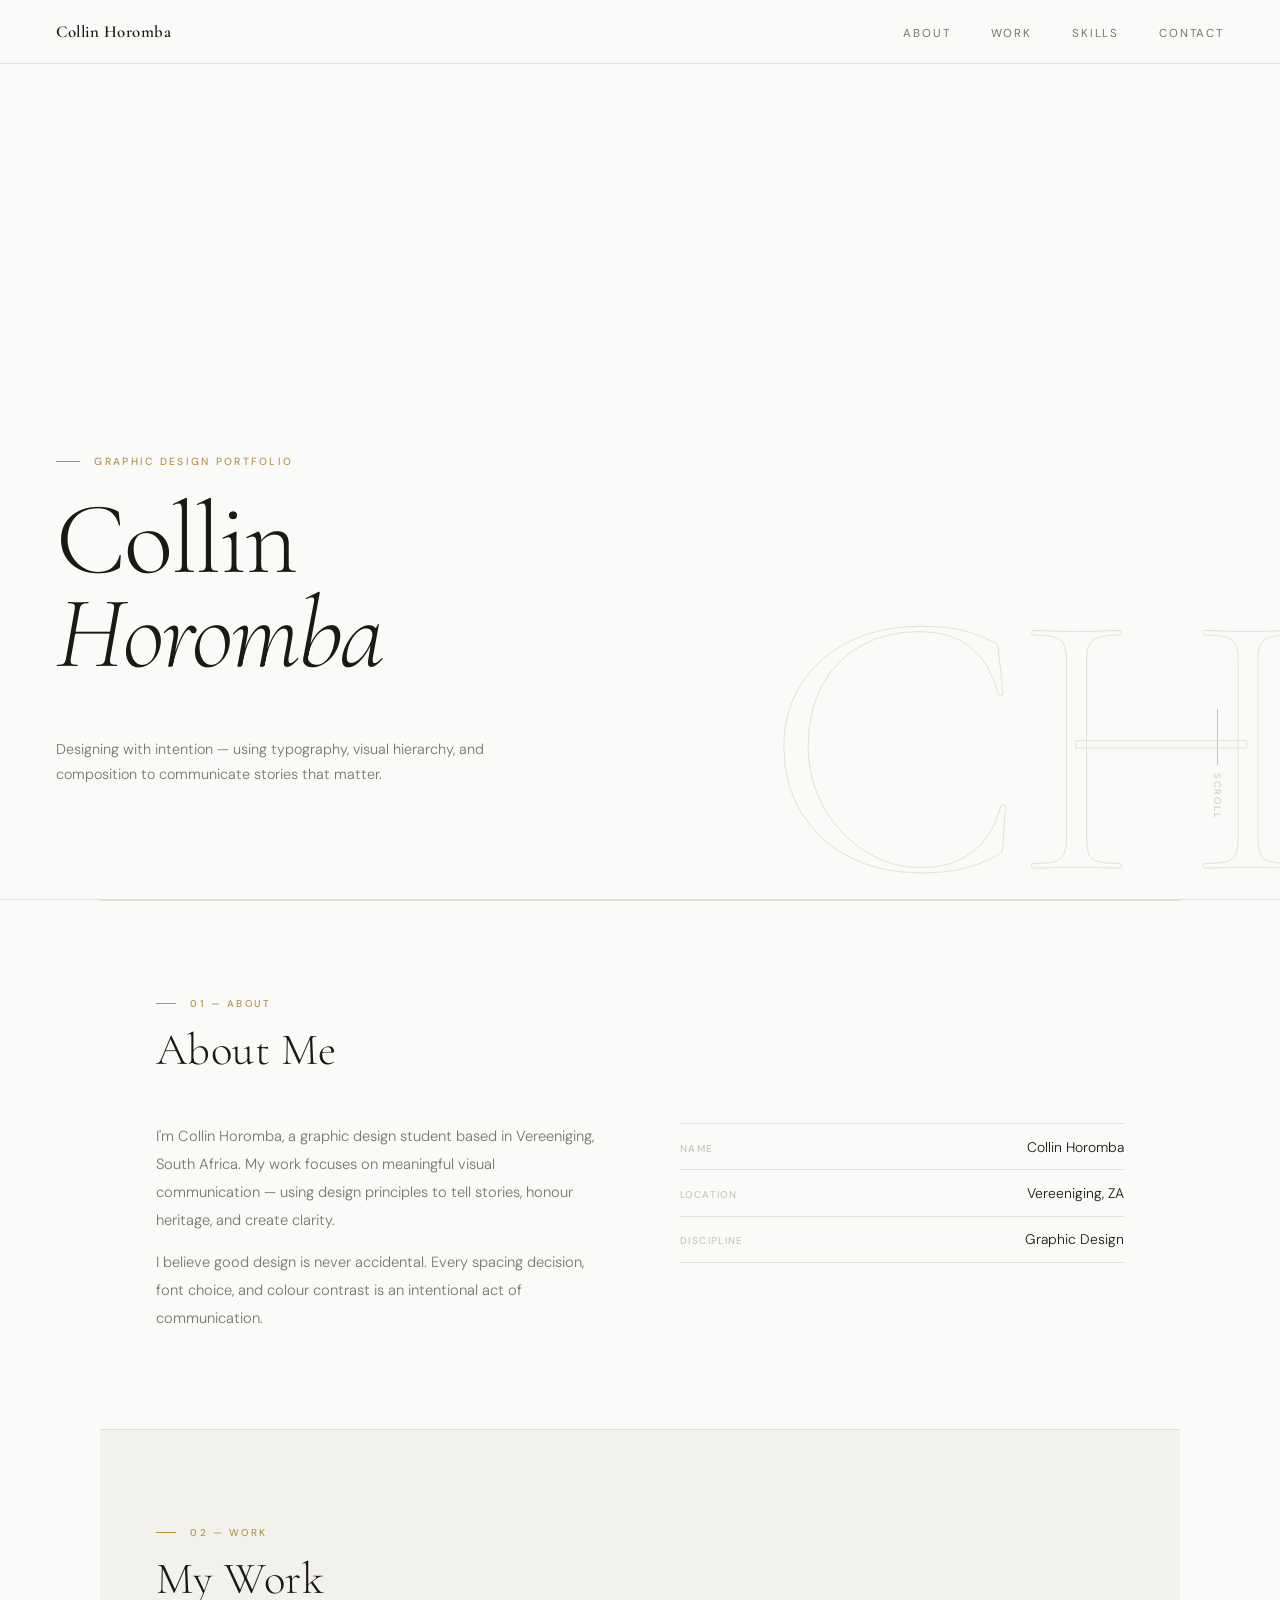
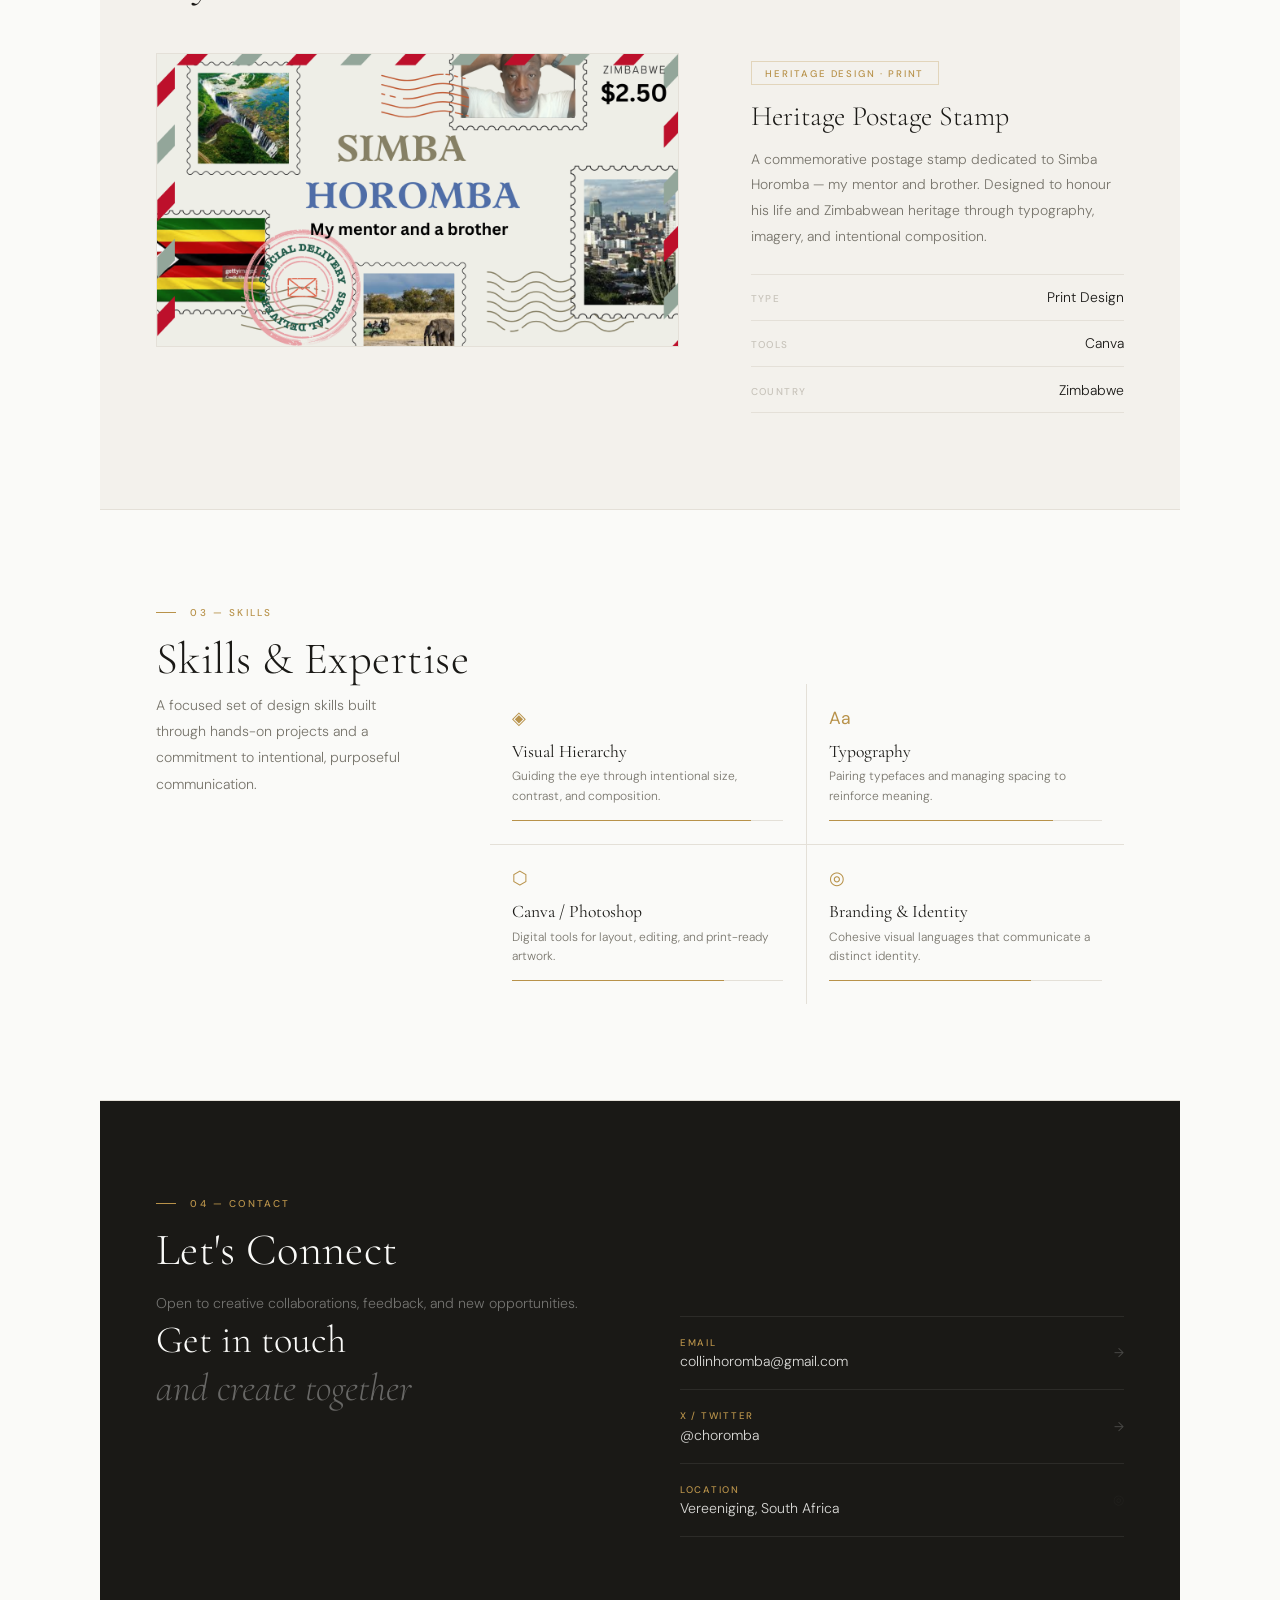
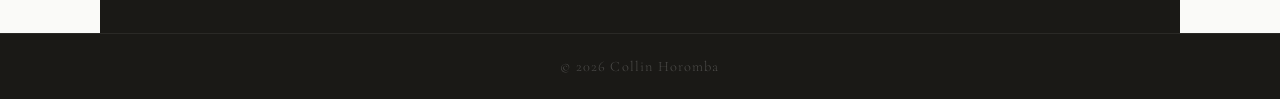
==== index.html @ fcce96ba "commit these new changes" ====
<!DOCTYPE html>
<html lang="en">
<head>
<meta charset="UTF-8">
<meta name="viewport" content="width=device-width, initial-scale=1.0">
<title>Collin Horomba — Graphic Design</title>
<link href="https://fonts.googleapis.com/css2?family=Cormorant+Garamond:ital,wght@0,300;0,400;0,600;1,300;1,400&family=DM+Sans:wght@300;400;500&display=swap" rel="stylesheet">
<style>
*, *::before, *::after { box-sizing: border-box; margin: 0; padding: 0; }

:root {
  --white: #fafaf8;
  --surface: #f3f1ec;
  --text: #1a1916;
  --muted: #78756c;
  --faint: #c8c4bb;
  --line: #e4e0d8;
  --gold: #b8924a;
}

html { scroll-behavior: smooth; }

body {
  font-family: 'DM Sans', sans-serif;
  background: var(--white);
  color: var(--text);
  overflow-x: hidden;
}

/* ── NAV ── */
nav {
  position: fixed;
  inset: 0 0 auto 0;
  z-index: 200;
  display: flex;
  justify-content: space-between;
  align-items: center;
  padding: 0 1.25rem;
  height: 60px;
  background: rgba(250,250,248,0.96);
  -webkit-backdrop-filter: blur(10px);
  backdrop-filter: blur(10px);
  border-bottom: 1px solid var(--line);
}

.nav-brand {
  font-family: 'Cormorant Garamond', serif;
  font-size: 1.05rem;
  font-weight: 600;
  letter-spacing: 0.03em;
  color: var(--text);
  text-decoration: none;
  z-index: 201;
}

/* hamburger button */
.hamburger {
  display: flex;
  flex-direction: column;
  justify-content: center;
  gap: 5px;
  width: 36px;
  height: 36px;
  background: none;
  border: none;
  cursor: pointer;
  padding: 4px;
  z-index: 201;
  position: relative;
}
.hamburger span {
  display: block;
  height: 1.5px;
  background: var(--text);
  border-radius: 2px;
  transform-origin: center;
  transition: transform 0.35s ease, opacity 0.25s ease, width 0.3s ease;
}
.hamburger span:nth-child(1) { width: 100%; }
.hamburger span:nth-child(2) { width: 70%; margin-left: auto; }
.hamburger span:nth-child(3) { width: 100%; }

/* open state */
.hamburger.open span:nth-child(1) { transform: translateY(6.5px) rotate(45deg); width: 100%; }
.hamburger.open span:nth-child(2) { opacity: 0; transform: scaleX(0); }
.hamburger.open span:nth-child(3) { transform: translateY(-6.5px) rotate(-45deg); }

/* mobile drawer */
.nav-drawer {
  position: fixed;
  inset: 60px 0 0 0;
  z-index: 199;
  background: rgba(250,250,248,0.98);
  -webkit-backdrop-filter: blur(10px);
  backdrop-filter: blur(12px);
  display: flex;
  flex-direction: column;
  justify-content: center;
  align-items: center;
  gap: 0;
  transform: translateX(100%);
  transition: transform 0.4s cubic-bezier(0.16, 1, 0.3, 1);
  pointer-events: none;
}
.nav-drawer.open {
  transform: translateX(0);
  pointer-events: all;
}
.nav-drawer a {
  font-family: 'Cormorant Garamond', serif;
  font-size: 2.8rem;
  font-weight: 300;
  letter-spacing: 0.02em;
  color: var(--text);
  text-decoration: none;
  padding: 0.75rem 2rem;
  width: 100%;
  text-align: center;
  border-bottom: 1px solid var(--line);
  transition: color 0.25s, padding-left 0.3s;
  opacity: 0;
  transform: translateX(30px);
  transition: opacity 0.4s ease, transform 0.4s ease, color 0.25s, padding-left 0.3s;
}
.nav-drawer a:first-child { border-top: 1px solid var(--line); }
.nav-drawer a:hover { color: var(--gold); }
.nav-drawer.open a {
  opacity: 1;
  transform: translateX(0);
}
.nav-drawer.open a:nth-child(1) { transition-delay: 0.08s; }
.nav-drawer.open a:nth-child(2) { transition-delay: 0.14s; }
.nav-drawer.open a:nth-child(3) { transition-delay: 0.20s; }
.nav-drawer.open a:nth-child(4) { transition-delay: 0.26s; }

.drawer-footer {
  position: absolute;
  bottom: 2rem;
  font-size: 0.7rem;
  letter-spacing: 0.14em;
  text-transform: uppercase;
  color: var(--faint);
  opacity: 0;
  transition: opacity 0.4s ease 0.35s;
}
.nav-drawer.open .drawer-footer { opacity: 1; }

/* hide hamburger on desktop, show desktop links */
.nav-desktop { display: none; }

/* ── HERO ── */
.hero {
  min-height: 100svh;
  display: flex;
  flex-direction: column;
  justify-content: flex-end;
  padding: 0 1.25rem 4rem;
  position: relative;
  border-bottom: 1px solid var(--line);
  overflow: hidden;
  padding-top: 60px;
}
.hero-bg-number {
  position: absolute;
  right: -0.05em;
  bottom: -0.1em;
  font-family: 'Cormorant Garamond', serif;
  font-size: clamp(140px, 38vw, 380px);
  font-weight: 300;
  color: transparent;
  -webkit-text-stroke: 1px var(--line);
  -webkit-user-select: none;
  user-select: none;
  pointer-events: none;
  line-height: 1;
  letter-spacing: -0.02em;
}
.hero-label {
  font-size: 0.65rem;
  font-weight: 500;
  letter-spacing: 0.22em;
  text-transform: uppercase;
  color: var(--gold);
  margin-bottom: 1.5rem;
  display: flex;
  align-items: center;
  gap: 0.9rem;
}
.hero-label::before {
  content: '';
  display: block;
  width: 1.5rem;
  height: 1px;
  background: var(--gold);
}
.hero-name {
  font-family: 'Cormorant Garamond', serif;
  font-size: clamp(3.8rem, 16vw, 7.5rem);
  font-weight: 300;
  line-height: 0.92;
  letter-spacing: -0.02em;
  margin-bottom: 1.75rem;
}
.hero-name em { font-style: italic; display: block; }
.hero-tagline {
  font-size: 0.9rem;
  font-weight: 300;
  color: var(--muted);
  line-height: 1.75;
  max-width: 28rem;
  margin-bottom: 2rem;
}
.hero-scroll {
  display: flex;
  align-items: center;
  gap: 0.75rem;
  text-decoration: none;
  color: var(--faint);
  width: fit-content;
  transition: color 0.3s;
}
.hero-scroll:hover { color: var(--muted); }
.hero-scroll-line {
  width: 2.5rem;
  height: 1px;
  background: currentColor;
  animation: linepulse 2s ease-in-out infinite;
}
@keyframes linepulse {
  0%, 100% { opacity: 0.3; transform: scaleX(1); }
  50% { opacity: 1; transform: scaleX(0.6); }
}
.hero-scroll span {
  font-size: 0.6rem;
  letter-spacing: 0.18em;
  text-transform: uppercase;
}

/* ── SHARED SECTION ── */
.section-wrap {
  padding: 4.5rem 1.25rem;
  border-top: 1px solid var(--line);
}
.sec-eyebrow {
  display: flex;
  align-items: center;
  gap: 0.9rem;
  font-size: 0.62rem;
  font-weight: 500;
  letter-spacing: 0.22em;
  text-transform: uppercase;
  color: var(--gold);
  margin-bottom: 1rem;
}
.sec-eyebrow::before {
  content: '';
  width: 1.25rem;
  height: 1px;
  background: var(--gold);
}
.sec-title {
  font-family: 'Cormorant Garamond', serif;
  font-size: clamp(1.85rem, 6vw, 2.8rem);
  font-weight: 300;
  line-height: 1.1;
  letter-spacing: 0.01em;
}

/* ── ABOUT ── */
.about-text {
  margin-top: 2rem;
  display: flex;
  flex-direction: column;
  gap: 0.9rem;
}
.about-text p {
  font-size: 0.92rem;
  font-weight: 300;
  color: var(--muted);
  line-height: 1.9;
}
.about-details { margin-top: 2rem; }
.drow {
  display: flex;
  justify-content: space-between;
  align-items: baseline;
  padding: 0.85rem 0;
  border-bottom: 1px solid var(--line);
  gap: 1rem;
}
.drow:first-child { border-top: 1px solid var(--line); }
.dkey {
  font-size: 0.62rem;
  font-weight: 500;
  letter-spacing: 0.14em;
  text-transform: uppercase;
  color: var(--faint);
}
.dval { font-size: 0.87rem; font-weight: 300; color: var(--text); text-align: right; }

/* ── WORK ── */
.work-bg { background: var(--surface); }
.work-img-frame {
  margin-top: 2rem;
  overflow: hidden;
  border: 1px solid var(--line);
  line-height: 0;
  position: relative;
}
.work-img {
  width: 100%;
  display: block;
  filter: saturate(0.82);
  transition: transform 0.6s ease, filter 0.6s ease;
}
.work-img-frame:hover .work-img { transform: scale(1.03); filter: saturate(1); }
.work-tag {
  display: inline-block;
  font-size: 0.6rem;
  font-weight: 500;
  letter-spacing: 0.2em;
  text-transform: uppercase;
  color: var(--gold);
  border: 1px solid rgba(184,146,74,0.3);
  padding: 0.3rem 0.85rem;
  margin-top: 1.75rem;
  margin-bottom: 1rem;
}
.work-title {
  font-family: 'Cormorant Garamond', serif;
  font-size: 1.75rem;
  font-weight: 300;
  line-height: 1.1;
  margin-bottom: 0.9rem;
}
.work-desc {
  font-size: 0.87rem;
  font-weight: 300;
  color: var(--muted);
  line-height: 1.85;
  margin-bottom: 1.5rem;
}
.work-meta { display: flex; flex-direction: column; }

/* ── SKILLS ── */
.skills-intro {
  margin-top: 1.5rem;
  font-size: 0.88rem;
  font-weight: 300;
  color: var(--muted);
  line-height: 1.85;
  margin-bottom: 2rem;
}
.skills-grid {
  display: grid;
  grid-template-columns: 1fr 1fr;
}
.skill-item {
  padding: 1.4rem;
  border-right: 1px solid var(--line);
  border-bottom: 1px solid var(--line);
  transition: background 0.3s;
}
.skill-item:nth-child(2n) { border-right: none; }
.skill-item:nth-child(3),
.skill-item:nth-child(4) { border-bottom: none; }
.skill-item:hover { background: var(--surface); }
.skill-icon { font-size: 1.1rem; margin-bottom: 0.75rem; display: block; color: var(--gold); }
.skill-name {
  font-family: 'Cormorant Garamond', serif;
  font-size: 1.1rem;
  font-weight: 400;
  margin-bottom: 0.35rem;
}
.skill-note { font-size: 0.75rem; font-weight: 300; color: var(--muted); line-height: 1.6; }
.skill-bar-track {
  margin-top: 0.9rem;
  height: 1px;
  background: var(--line);
  position: relative;
}
.skill-bar-fill {
  position: absolute;
  inset: 0 auto 0 0;
  background: var(--gold);
  width: 0;
  transition: width 1.4s cubic-bezier(0.16, 1, 0.3, 1);
}

/* ── CONTACT ── */
.contact-bg {
  background: var(--text);
  color: rgba(250,250,248,0.85);
}
.contact-bg .sec-eyebrow { color: var(--gold); }
.contact-bg .sec-eyebrow::before { background: var(--gold); }
.contact-bg .sec-title { color: #fafaf8; }
.contact-sub {
  font-size: 0.88rem;
  font-weight: 300;
  color: rgba(250,250,248,0.4);
  line-height: 1.75;
  margin-top: 1rem;
  margin-bottom: 2rem;
}
.contact-tagline {
  font-family: 'Cormorant Garamond', serif;
  font-size: clamp(1.6rem, 6vw, 2.4rem);
  font-weight: 300;
  line-height: 1.25;
  color: #fafaf8;
  margin-bottom: 2.5rem;
}
.contact-tagline em { font-style: italic; color: rgba(250,250,248,0.35); }
.contact-list { display: flex; flex-direction: column; }
.clink {
  display: flex;
  align-items: center;
  justify-content: space-between;
  padding: 1.2rem 0;
  border-bottom: 1px solid rgba(255,255,255,0.08);
  text-decoration: none;
  color: rgba(250,250,248,0.85);
  transition: padding-left 0.3s, color 0.25s;
}
.clink:first-child { border-top: 1px solid rgba(255,255,255,0.08); }
.clink:hover { padding-left: 0.5rem; color: #fafaf8; }
.clink-left { display: flex; flex-direction: column; gap: 0.2rem; }
.clink-type {
  font-size: 0.6rem;
  font-weight: 500;
  letter-spacing: 0.18em;
  text-transform: uppercase;
  color: var(--gold);
}
.clink-value { font-size: 0.88rem; font-weight: 300; }
.clink-arrow {
  font-size: 0.8rem;
  color: rgba(255,255,255,0.2);
  transition: transform 0.3s, color 0.25s;
  flex-shrink: 0;
}

.clink-arrow-static {
  opacity: 0.15;
}

.clink:hover .clink-arrow { transform: translateX(5px); color: var(--gold); }

/* ── FOOTER ── */
footer {
  background: var(--text);
  border-top: 1px solid rgba(255,255,255,0.07);
  padding: 1.5rem;
  text-align: center;
  font-family: 'Cormorant Garamond', serif;
  font-size: 0.9rem;
  font-weight: 300;
  letter-spacing: 0.08em;
  color: rgba(255,255,255,0.22);
}

/* ── REVEAL ── */
.reveal {
  opacity: 0;
  transform: translateY(22px);
  transition: opacity 0.85s ease, transform 0.85s ease;
}
.reveal.visible { opacity: 1; transform: none; }
.reveal-d1 { transition-delay: 0.12s; }
.reveal-d2 { transition-delay: 0.24s; }

/* ── DESKTOP OVERRIDES (min-width: 860px) ── */
@media (min-width: 860px) {
  nav {
    padding: 0 3.5rem;
    height: 64px;
  }
  .hamburger { display: none; }
  .nav-drawer { display: none; }
  .nav-desktop {
    display: flex;
    gap: 2.5rem;
    list-style: none;
  }
  .nav-desktop a {
    font-size: 0.72rem;
    font-weight: 400;
    letter-spacing: 0.16em;
    text-transform: uppercase;
    color: var(--muted);
    text-decoration: none;
    position: relative;
    transition: color 0.25s;
  }
  .nav-desktop a::after {
    content: '';
    position: absolute;
    bottom: -3px; left: 0; right: 100%;
    height: 1px;
    background: var(--gold);
    transition: right 0.3s ease;
  }
  .nav-desktop a:hover { color: var(--text); }
  .nav-desktop a:hover::after { right: 0; }

  .hero {
    padding: 0 3.5rem 5rem;
    padding-top: 64px;
  }
  .hero-name { font-size: clamp(3.8rem, 8vw, 7.5rem); }
  .hero-bottom {
    display: flex;
    align-items: flex-end;
    justify-content: space-between;
    gap: 2rem;
  }
  .hero-scroll {
    flex-direction: column;
    align-items: center;
    gap: 0.5rem;
    flex-shrink: 0;
  }
  .hero-scroll-line {
    width: 1px;
    height: 3.5rem;
    animation: scrollpulse 2s ease-in-out infinite;
  }
  @keyframes scrollpulse {
    0%, 100% { opacity: 0.3; transform: scaleY(1); }
    50% { opacity: 1; transform: scaleY(0.6); }
  }
  .hero-scroll span { writing-mode: vertical-rl; }

  .section-wrap { padding: 6rem 3.5rem; max-width: 1080px; margin: 0 auto; }

  .about-grid {
    display: grid;
    grid-template-columns: 1fr 1fr;
    gap: 5rem;
    margin-top: 3rem;
    align-items: start;
  }
  .about-text { margin-top: 0; }
  .about-details { margin-top: 0; }

  .work-layout {
    display: grid;
    grid-template-columns: 1.4fr 1fr;
    gap: 4.5rem;
    align-items: start;
    margin-top: 3rem;
  }
  .work-img-frame { margin-top: 0; }
  .work-info-side { padding-top: 0.5rem; }
  .work-tag { margin-top: 0; }

  .skills-layout {
    display: grid;
    grid-template-columns: 1fr 2.5fr;
    gap: 5rem;
    align-items: start;
  }
  .skills-intro { margin-top: 0.5rem; margin-bottom: 0; }
  .skills-grid-wrap { margin-top: 0; }

  .contact-layout {
    display: grid;
    grid-template-columns: 1fr 1fr;
    gap: 5rem;
    align-items: start;
  }
  .contact-sub { margin-bottom: 0; }
}
</style>
</head>
<body>

<!-- NAV -->
<nav>
  <a class="nav-brand" href="#">Collin Horomba</a>

  <!-- Mobile hamburger -->
  <button class="hamburger" id="hamburger" aria-label="Toggle menu" aria-expanded="false">
    <span></span>
    <span></span>
    <span></span>
  </button>

  <!-- Desktop nav -->
  <ul class="nav-desktop">
    <li><a href="#about">About</a></li>
    <li><a href="#work">Work</a></li>
    <li><a href="#skills">Skills</a></li>
    <li><a href="#contact">Contact</a></li>
  </ul>
</nav>

<!-- Mobile drawer -->
<div class="nav-drawer" id="navDrawer">
  <a href="#about" class="drawer-link">About</a>
  <a href="#work" class="drawer-link">Work</a>
  <a href="#skills" class="drawer-link">Skills</a>
  <a href="#contact" class="drawer-link">Contact</a>
  <span class="drawer-footer">Graphic Design Portfolio</span>
</div>

<!-- HERO -->
<section class="hero">
  <div class="hero-bg-number">CH</div>
  <div class="reveal">
    <p class="hero-label">Graphic Design Portfolio</p>
    <h1 class="hero-name">
      Collin
      <em>Horomba</em>
    </h1>
    <div class="hero-bottom">
      <p class="hero-tagline">Designing with intention — using typography, visual hierarchy, and composition to communicate stories that matter.</p>
      <a class="hero-scroll" href="#about">
        <div class="hero-scroll-line"></div>
        <span>Scroll</span>
      </a>
    </div>
  </div>
</section>

<!-- ABOUT -->
<div class="section-wrap" id="about">
  <div class="reveal">
    <p class="sec-eyebrow">01 — About</p>
    <h2 class="sec-title">About Me</h2>
  </div>
  <!-- mobile stacked, desktop grid via .about-grid -->
  <div class="about-grid">
    <div class="about-text reveal reveal-d1">
      <p>I'm Collin Horomba, a graphic design student based in Vereeniging, South Africa. My work focuses on meaningful visual communication — using design principles to tell stories, honour heritage, and create clarity.</p>
      <p>I believe good design is never accidental. Every spacing decision, font choice, and colour contrast is an intentional act of communication.</p>
    </div>
    <div class="about-details reveal reveal-d2">
      <div class="drow">
        <span class="dkey">Name</span>
        <span class="dval">Collin Horomba</span>
      </div>
      <div class="drow">
        <span class="dkey">Location</span>
        <span class="dval">Vereeniging, ZA</span>
      </div>
      <div class="drow">
        <span class="dkey">Discipline</span>
        <span class="dval">Graphic Design</span>
      </div>
    </div>
  </div>
</div>

<!-- WORK -->
<div class="section-wrap work-bg" id="work">
  <div class="reveal">
    <p class="sec-eyebrow">02 — Work</p>
    <h2 class="sec-title">My Work</h2>
  </div>
  <!-- desktop: .work-layout grid; mobile: stacked naturally -->
  <div class="work-layout">
    <div class="work-img-frame reveal reveal-d1">
      <img src="SIMBA.png" alt="Heritage Postage Stamp — Simba Horomba" class="work-img">
    </div>
    <div class="work-info-side reveal reveal-d2">
      <span class="work-tag">Heritage Design · Print</span>
      <h3 class="work-title">Heritage Postage Stamp</h3>
      <p class="work-desc">A commemorative postage stamp dedicated to Simba Horomba — my mentor and brother. Designed to honour his life and Zimbabwean heritage through typography, imagery, and intentional composition.</p>
      <div class="work-meta">
        <div class="drow">
          <span class="dkey">Type</span>
          <span class="dval">Print Design</span>
        </div>
        <div class="drow">
          <span class="dkey">Tools</span>
          <span class="dval">Canva</span>
        </div>
        <div class="drow">
          <span class="dkey">Country</span>
          <span class="dval">Zimbabwe</span>
        </div>
      </div>
    </div>
  </div>
</div>

<!-- SKILLS -->
<div class="section-wrap" id="skills">
  <div class="reveal">
    <p class="sec-eyebrow">03 — Skills</p>
    <h2 class="sec-title">Skills &amp; Expertise</h2>
  </div>
  <div class="skills-layout">
    <div class="reveal reveal-d1">
      <p class="skills-intro">A focused set of design skills built through hands-on projects and a commitment to intentional, purposeful communication.</p>
    </div>
    <div class="skills-grid-wrap reveal reveal-d2">
      <div class="skills-grid">
        <div class="skill-item">
          <span class="skill-icon">◈</span>
          <p class="skill-name">Visual Hierarchy</p>
          <p class="skill-note">Guiding the eye through intentional size, contrast, and composition.</p>
          <div class="skill-bar-track"><div class="skill-bar-fill" data-width="88%"></div></div>
        </div>
        <div class="skill-item">
          <span class="skill-icon">Aa</span>
          <p class="skill-name">Typography</p>
          <p class="skill-note">Pairing typefaces and managing spacing to reinforce meaning.</p>
          <div class="skill-bar-track"><div class="skill-bar-fill" data-width="82%"></div></div>
        </div>
        <div class="skill-item">
          <span class="skill-icon">⬡</span>
          <p class="skill-name">Canva / Photoshop</p>
          <p class="skill-note">Digital tools for layout, editing, and print-ready artwork.</p>
          <div class="skill-bar-track"><div class="skill-bar-fill" data-width="78%"></div></div>
        </div>
        <div class="skill-item">
          <span class="skill-icon">◎</span>
          <p class="skill-name">Branding &amp; Identity</p>
          <p class="skill-note">Cohesive visual languages that communicate a distinct identity.</p>
          <div class="skill-bar-track"><div class="skill-bar-fill" data-width="74%"></div></div>
        </div>
      </div>
    </div>
  </div>
</div>

<!-- CONTACT -->
<div class="section-wrap contact-bg" id="contact">
  <div class="reveal">
    <p class="sec-eyebrow">04 — Contact</p>
    <h2 class="sec-title">Let's Connect</h2>
    <p class="contact-sub">Open to creative collaborations, feedback, and new opportunities.</p>
  </div>
  <div class="contact-layout">
    <div class="contact-tagline reveal reveal-d1">
      Get in touch<br>
      <em>and create together</em>
    </div>
    <div class="contact-list reveal reveal-d2">
      <a href="mailto:collinhoromba@gmail.com" class="clink">
        <div class="clink-left">
          <span class="clink-type">Email</span>
          <span class="clink-value">collinhoromba@gmail.com</span>
        </div>
        <span class="clink-arrow">→</span>
      </a>
      <a href="https://x.com/choromba" target="_blank" rel="noopener noreferrer" class="clink">
        <div class="clink-left">
          <span class="clink-type">X / Twitter</span>
          <span class="clink-value">@choromba</span>
        </div>
        <span class="clink-arrow">→</span>
      </a>
      <div class="clink">
        <div class="clink-left">
          <span class="clink-type">Location</span>
          <span class="clink-value">Vereeniging, South Africa</span>
        </div>
        <span class="clink-arrow  clink-arrow-static">◎</span>
      </div>
    </div>
  </div>
</div>

<!-- FOOTER -->
<footer>&#169; 2026 Collin Horomba</footer>

<script>
  const btn = document.getElementById('hamburger');
  const drawer = document.getElementById('navDrawer');

  function toggleMenu(open) {
    btn.classList.toggle('open', open);
    drawer.classList.toggle('open', open);
    btn.setAttribute('aria-expanded', open);
    document.body.style.overflow = open ? 'hidden' : '';
  }

  btn.addEventListener('click', function() {
    toggleMenu(!drawer.classList.contains('open'));
  });

  drawer.querySelectorAll('a').forEach(function(link) {
    link.addEventListener('click', function() {
      toggleMenu(false);
    });
  });

  // close on escape key
  document.addEventListener('keydown', function(e) {
    if (e.key === 'Escape') toggleMenu(false);
  });

  // scroll reveal
  const io = new IntersectionObserver(function(entries) {
    entries.forEach(function(e) {
      if (e.isIntersecting) {
        e.target.classList.add('visible');
        e.target.querySelectorAll('.skill-bar-fill').forEach(function(b) {
          b.style.width = b.getAttribute('data-width');
        });
      }
    });
  }, { threshold: 0.1 });

  document.querySelectorAll('.reveal').forEach(function(el) { io.observe(el); });
</script>
</body>
</html>
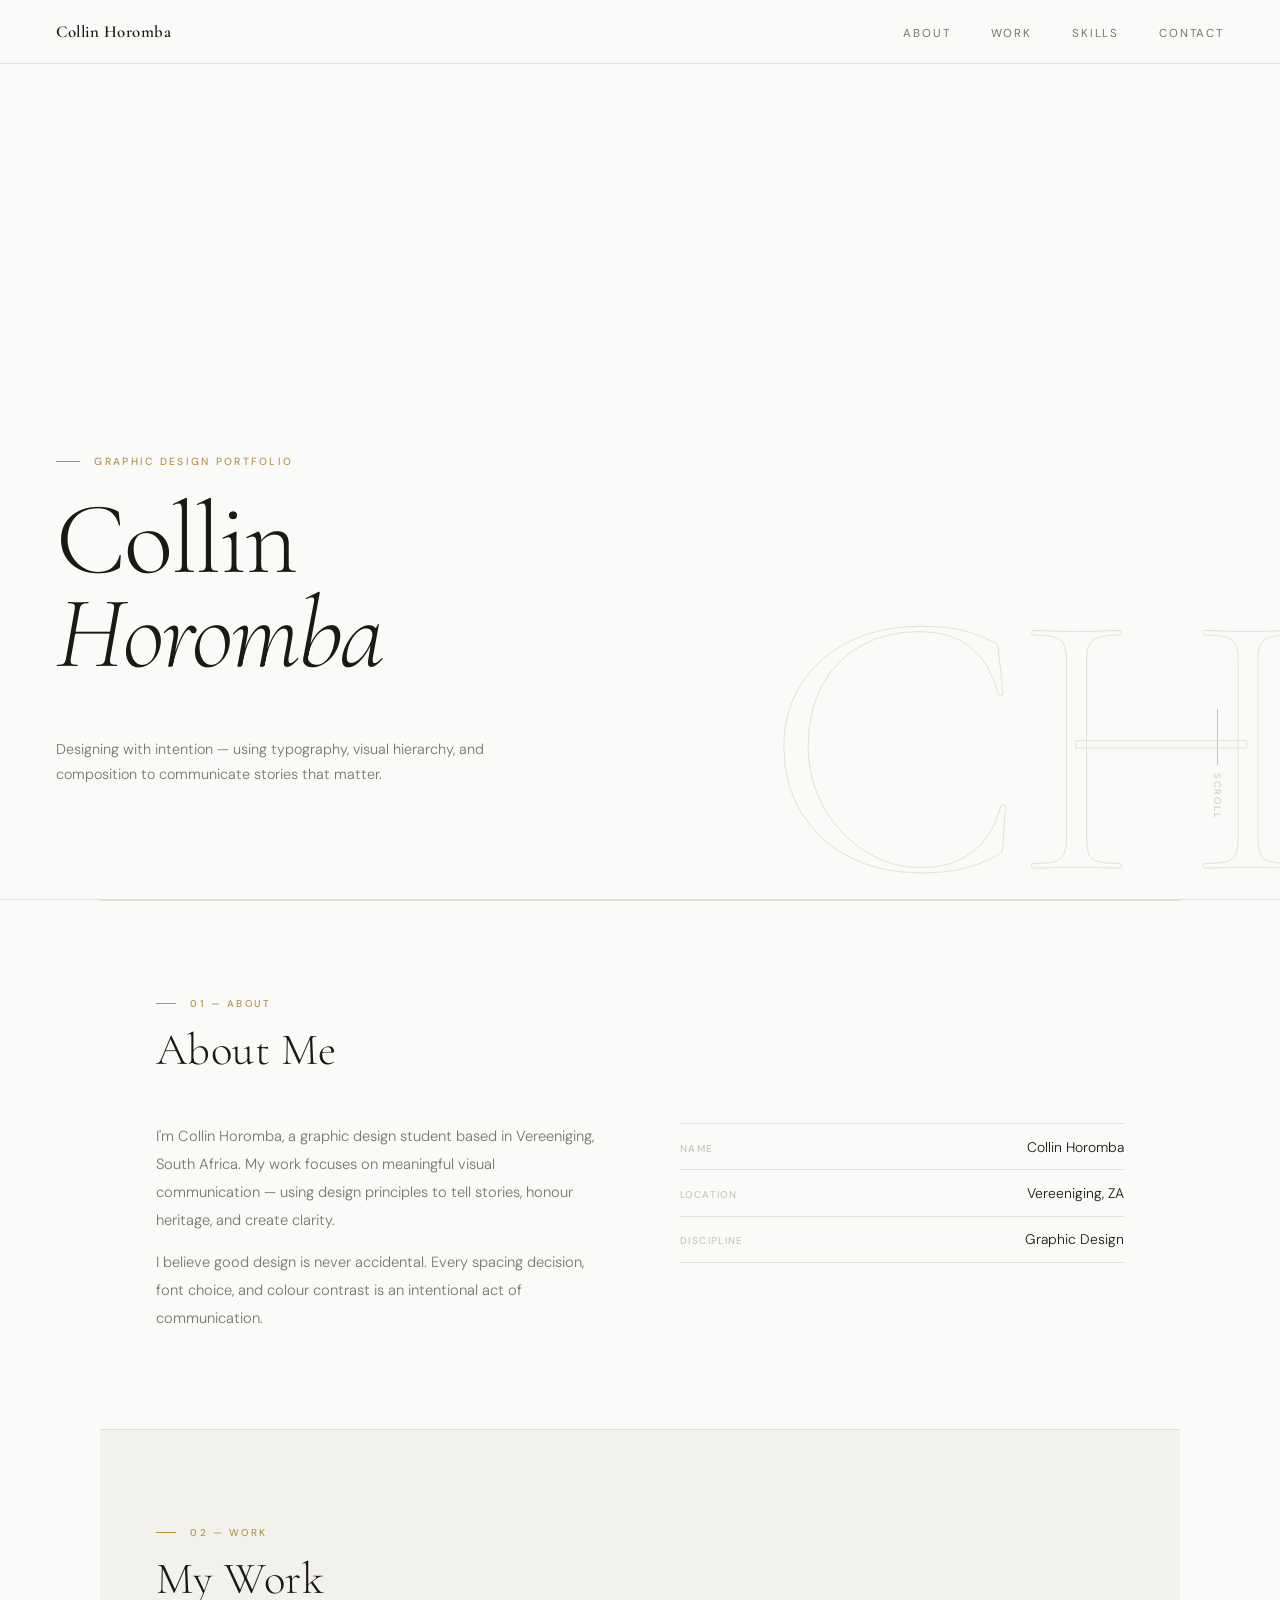
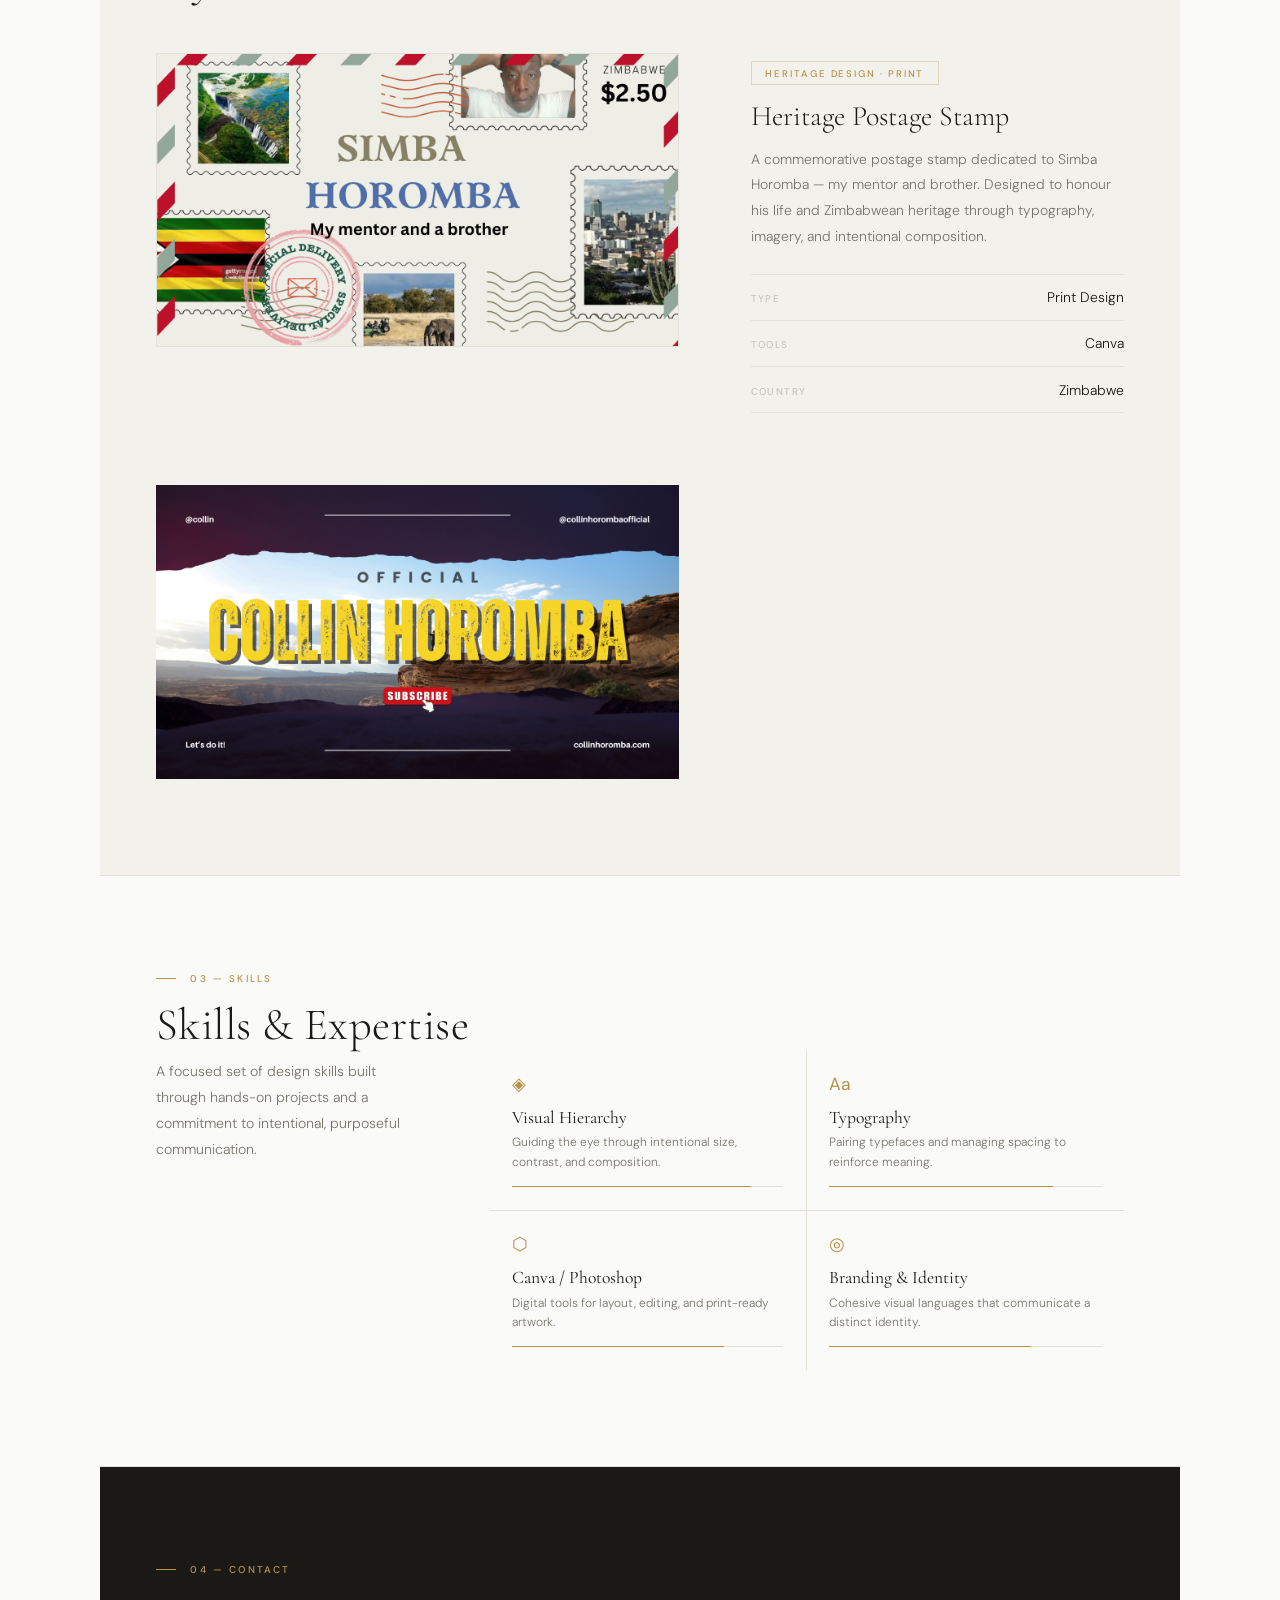
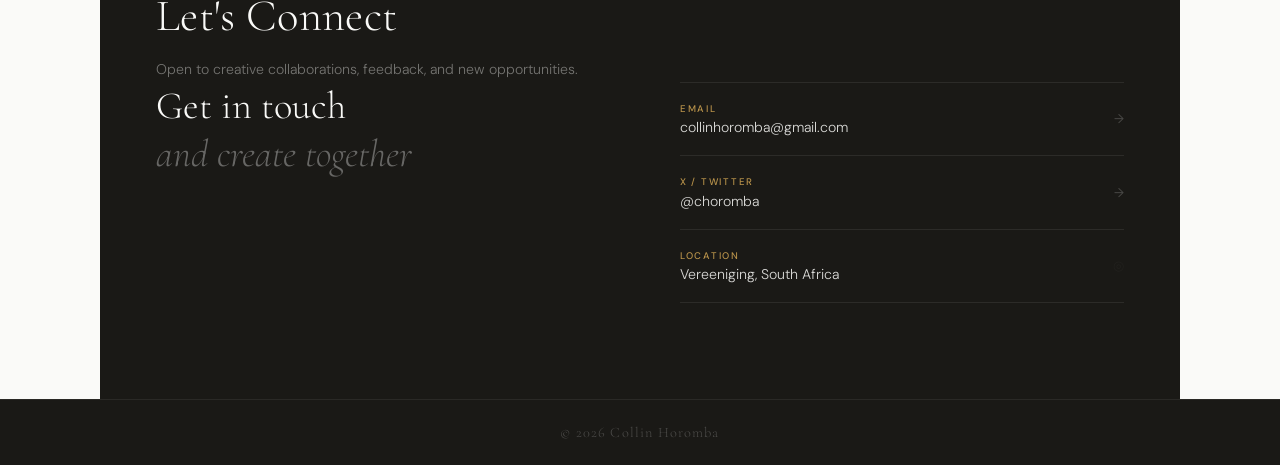
==== commit 7b5abd3e: "commit the thumbanil" ====
--- a/index.html
+++ b/index.html
@@ -683,6 +683,9 @@
         </div>
       </div>
     </div>
+    <div class="picture">
+      <img src="Collin horomba.png" alt="Collin Horomba" class="work-img">
+    </div>
   </div>
 </div>
 
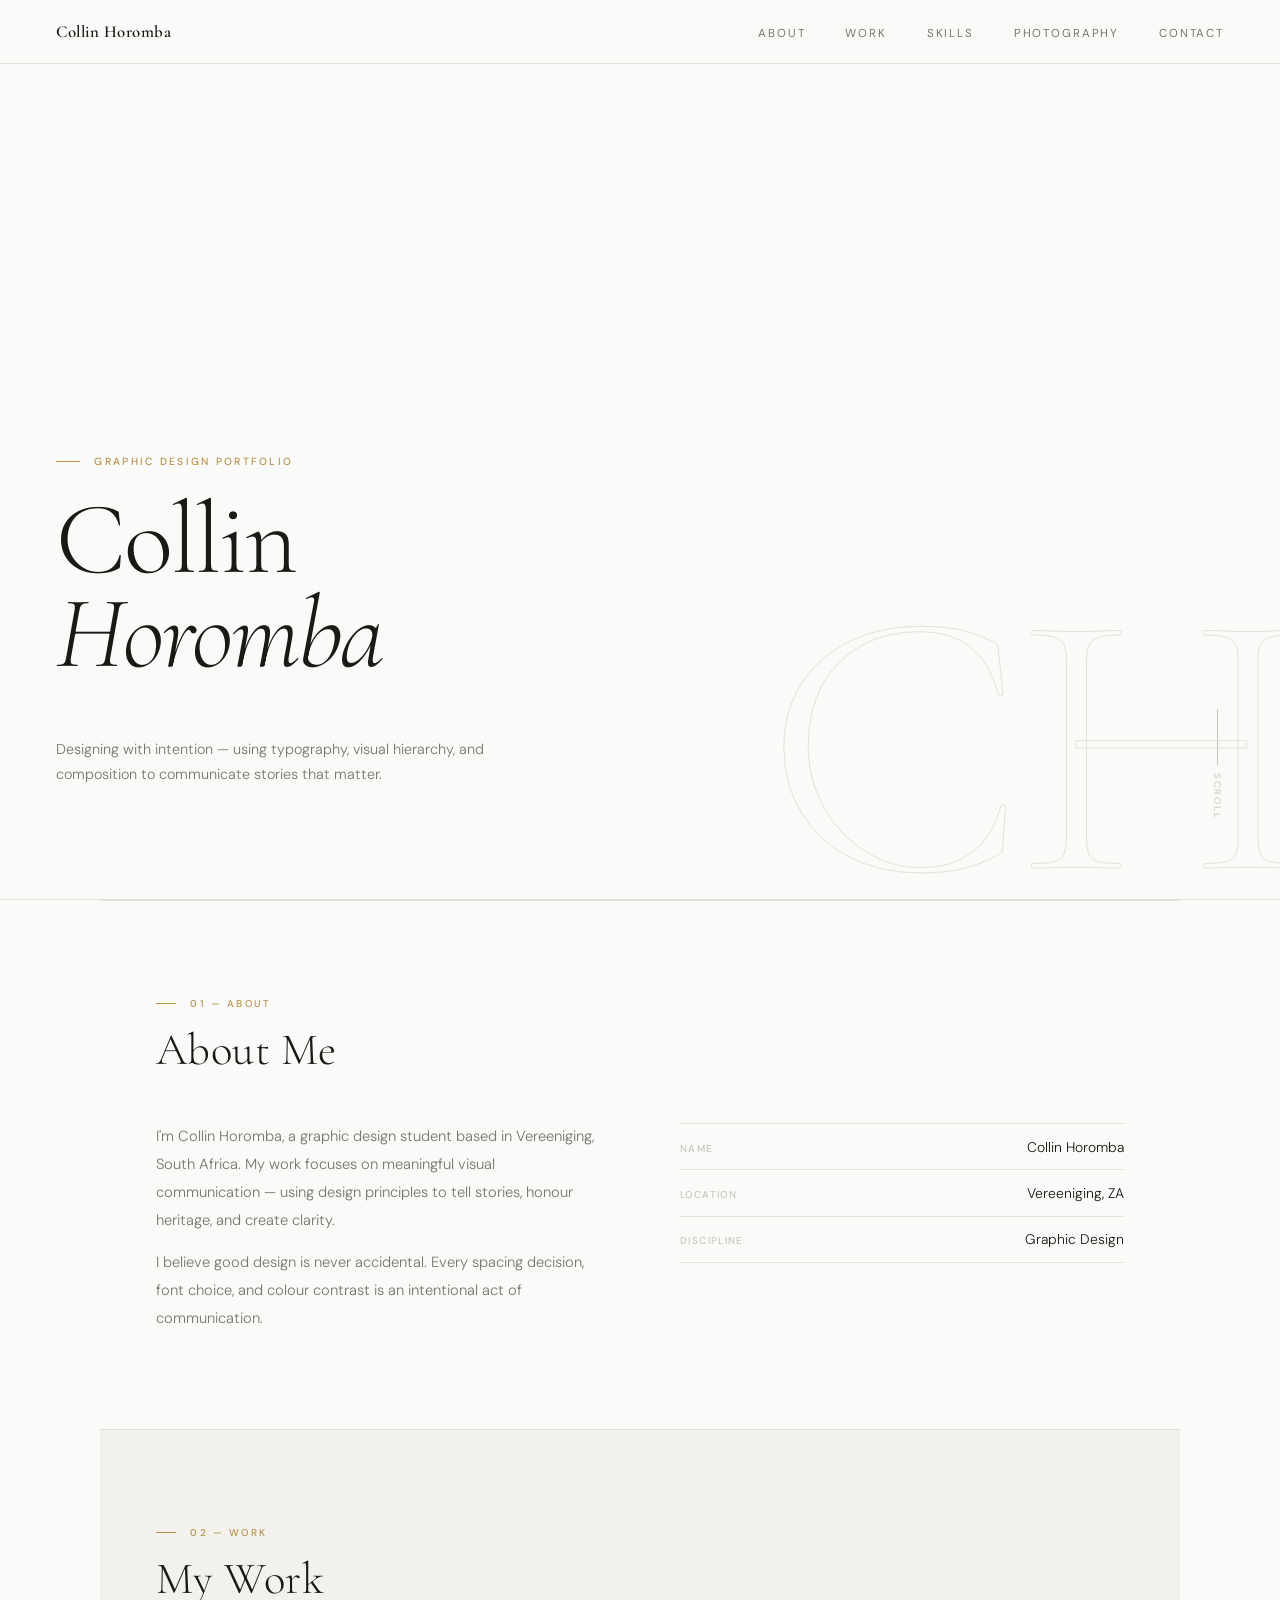
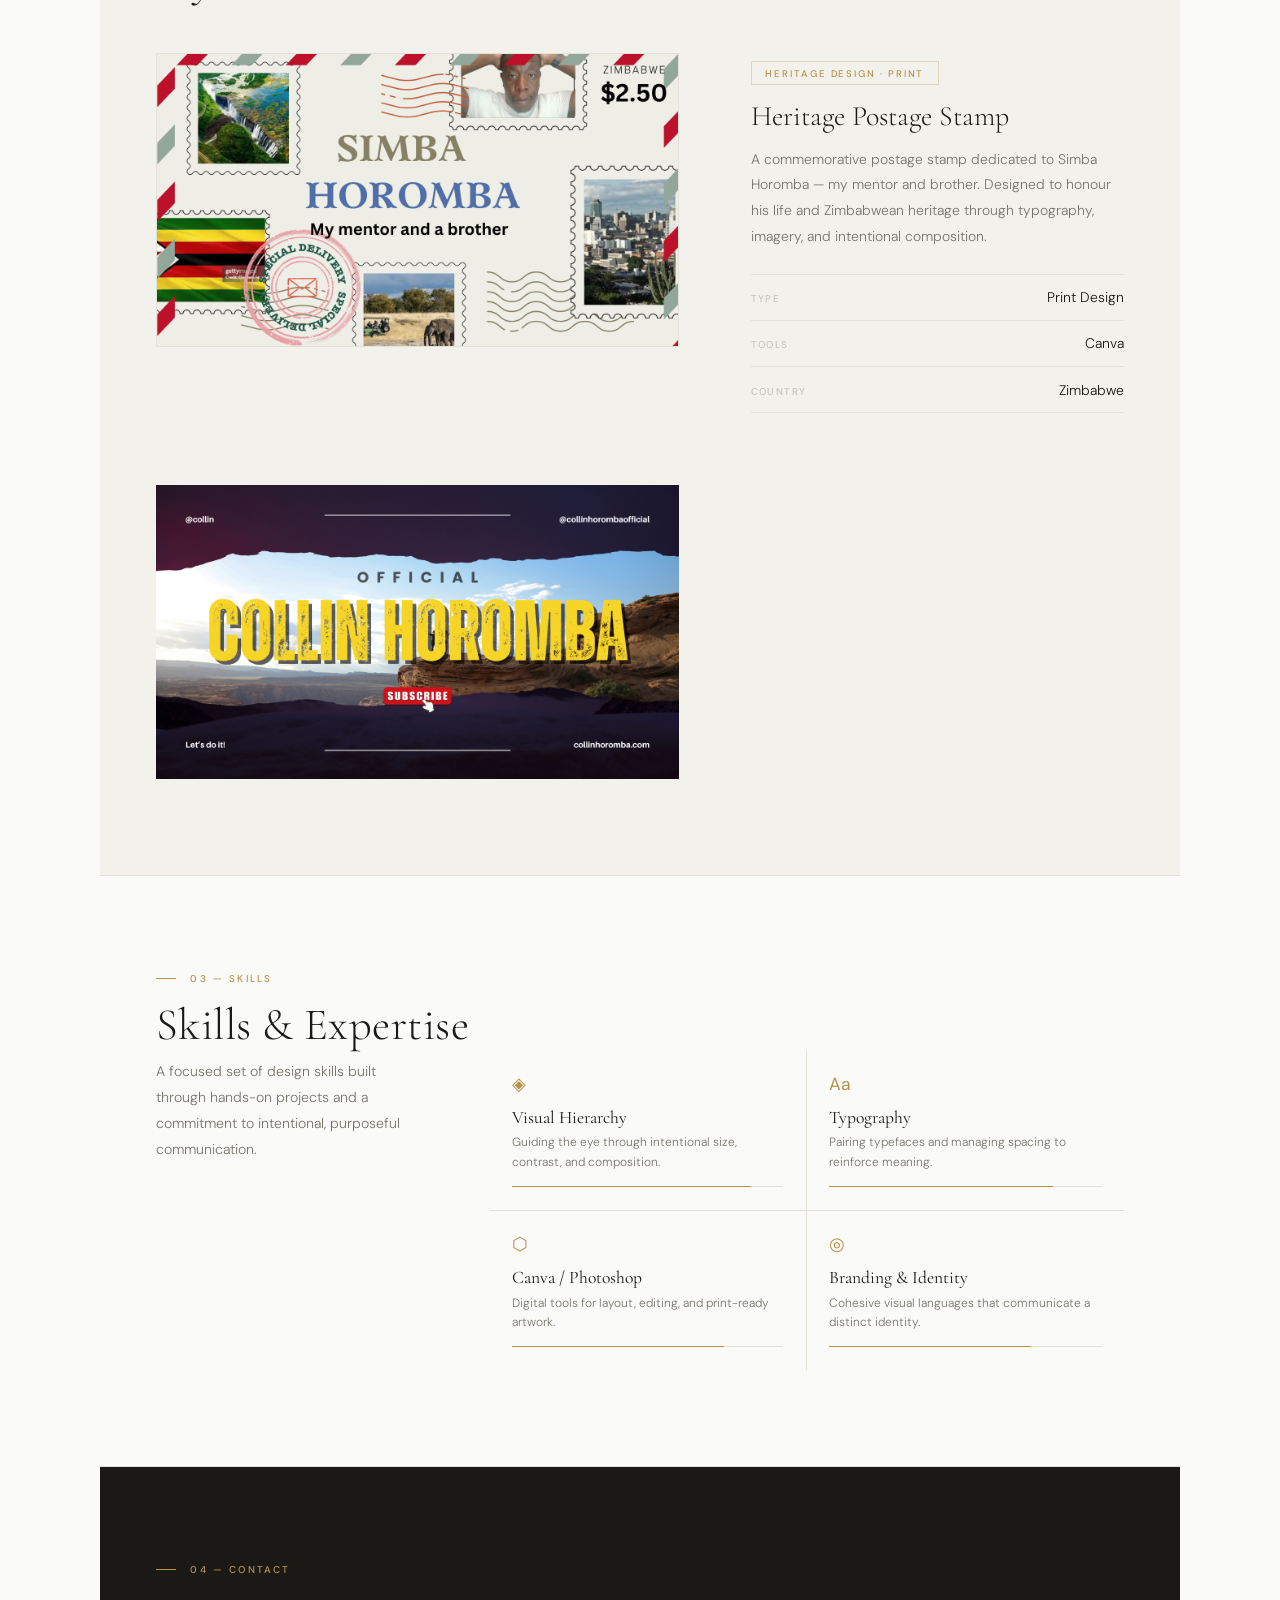
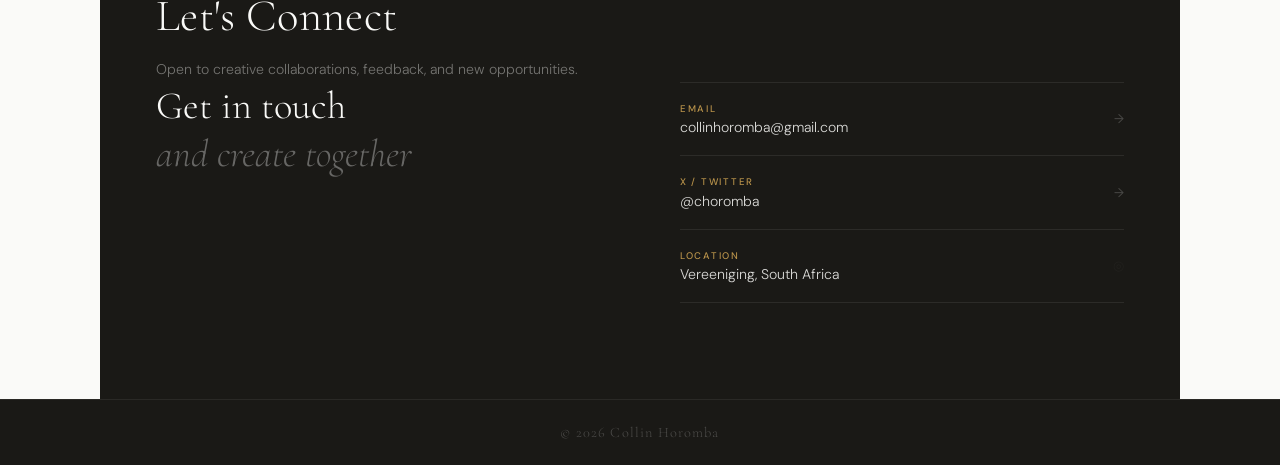
==== commit f2b3d97c: "comit photography" ====
--- a/index.html
+++ b/index.html
@@ -592,6 +592,7 @@
     <li><a href="#about">About</a></li>
     <li><a href="#work">Work</a></li>
     <li><a href="#skills">Skills</a></li>
+    <li><a href="photography.html">Photography</a></li>
     <li><a href="#contact">Contact</a></li>
   </ul>
 </nav>
@@ -601,6 +602,7 @@
   <a href="#about" class="drawer-link">About</a>
   <a href="#work" class="drawer-link">Work</a>
   <a href="#skills" class="drawer-link">Skills</a>
+  <a href="photography.html" class="drawer-link">Photography</a>
   <a href="#contact" class="drawer-link">Contact</a>
   <span class="drawer-footer">Graphic Design Portfolio</span>
 </div>
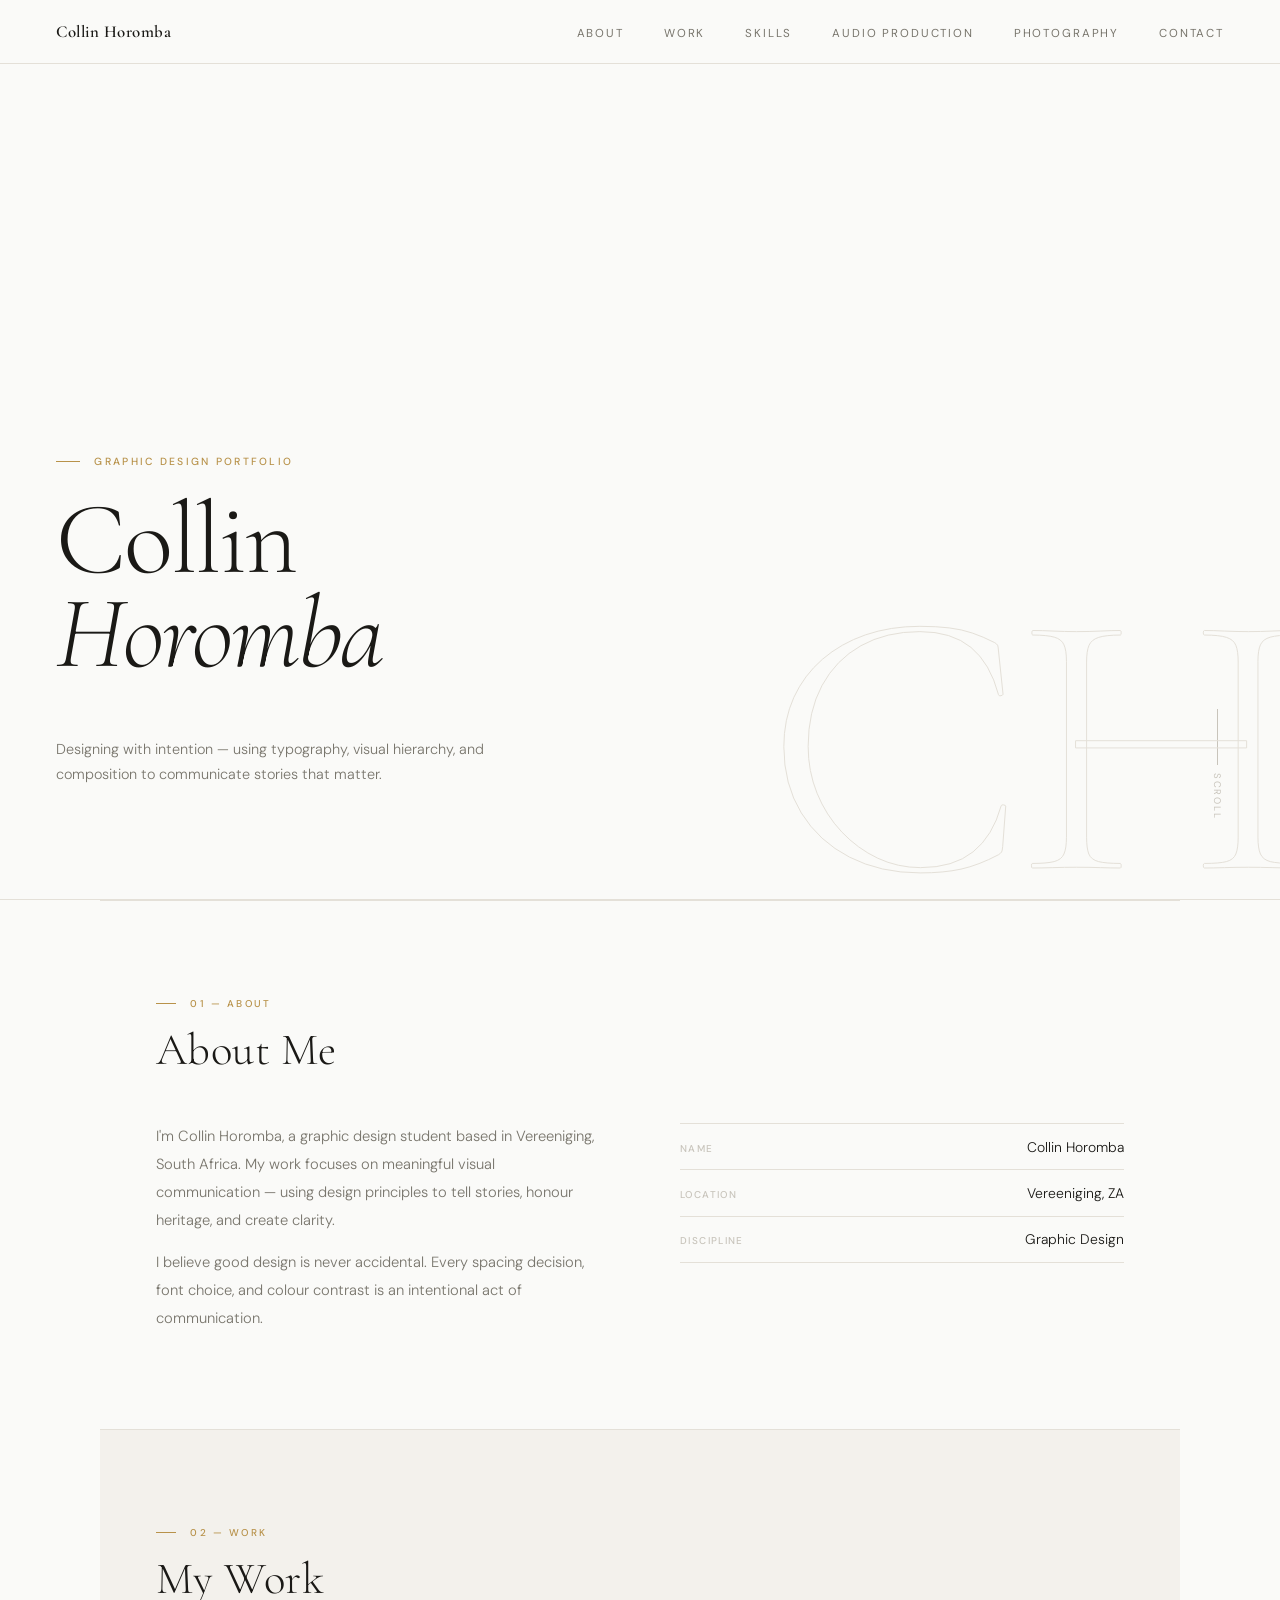
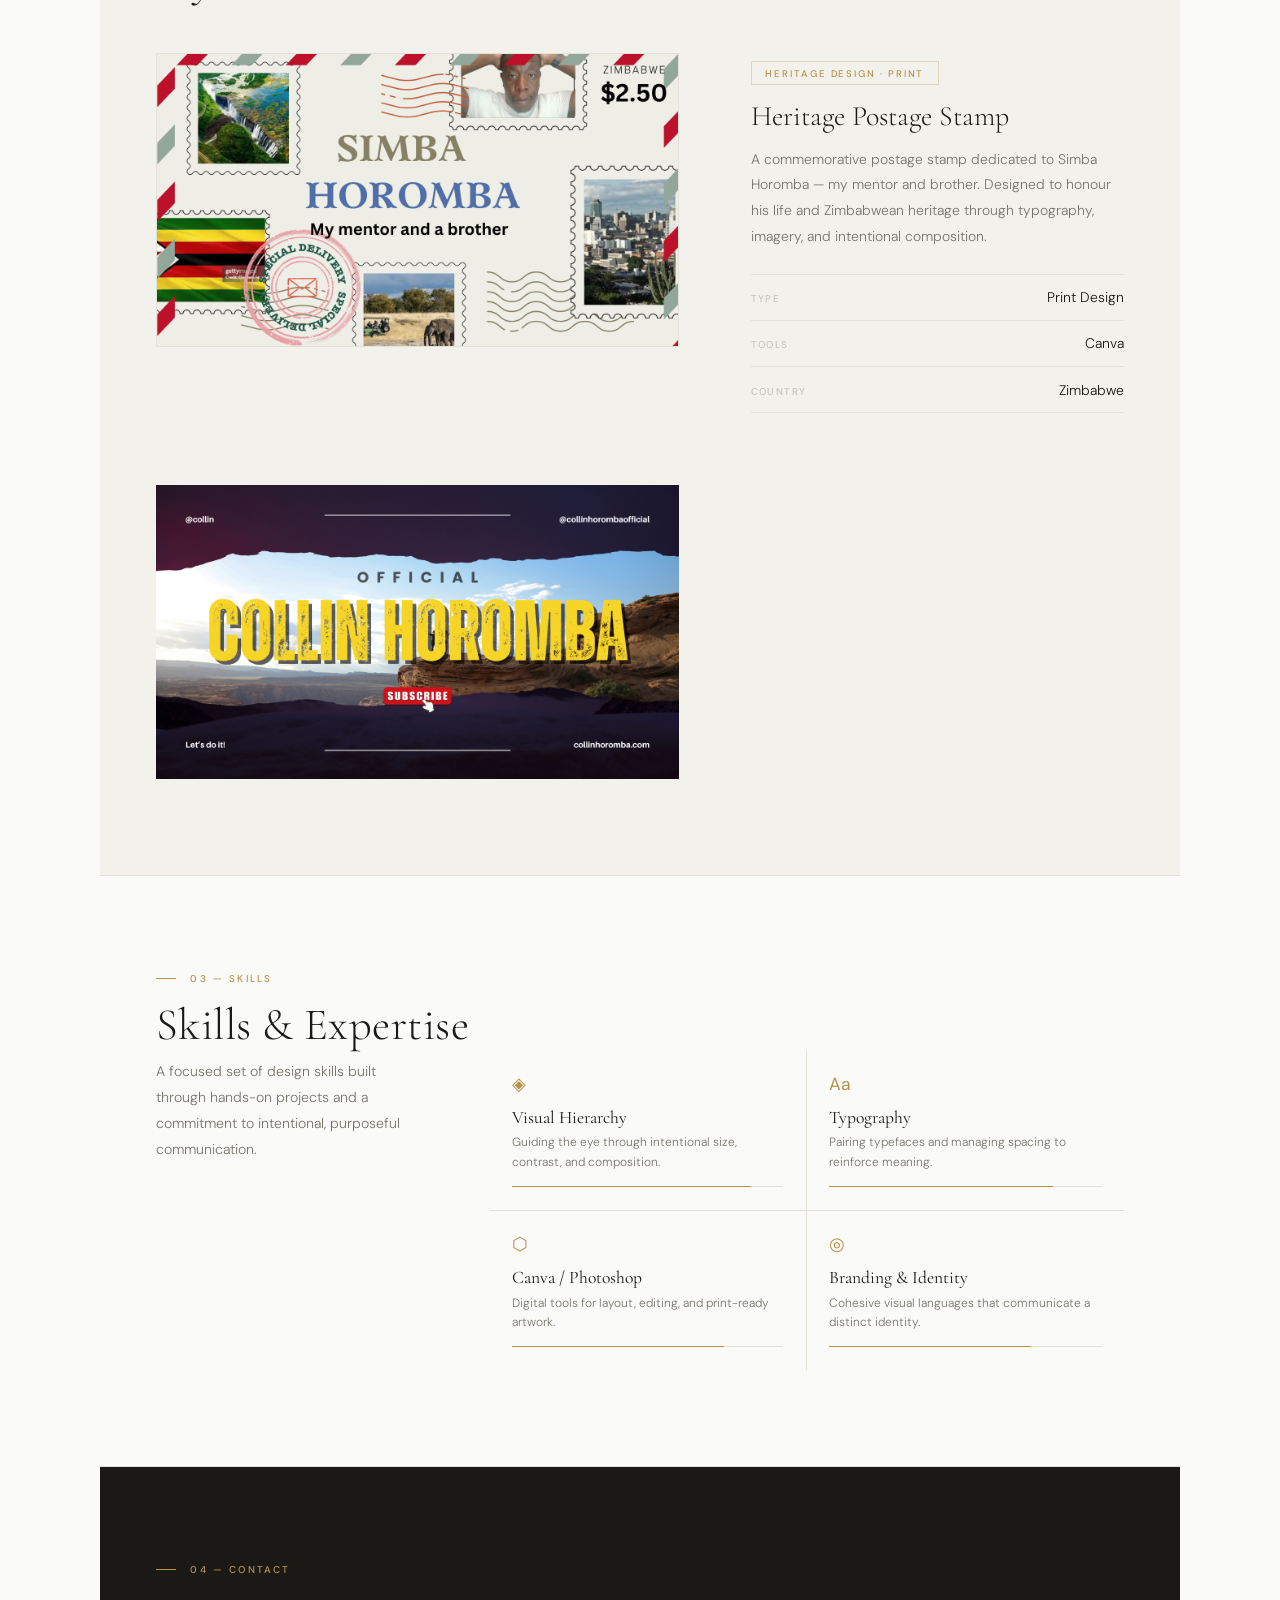
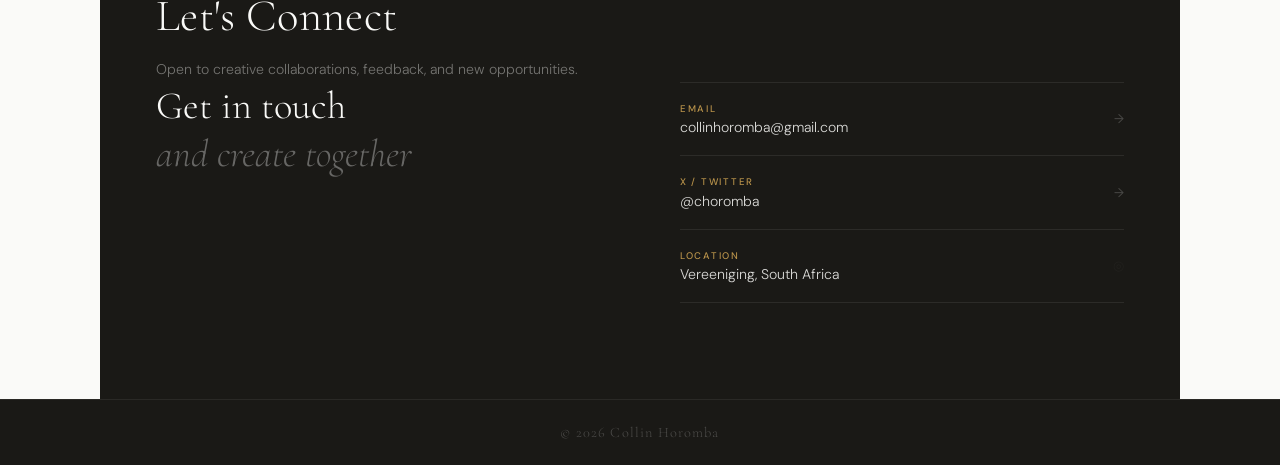
==== commit 83f08d41: "commit links" ====
--- a/index.html
+++ b/index.html
@@ -592,6 +592,7 @@
     <li><a href="#about">About</a></li>
     <li><a href="#work">Work</a></li>
     <li><a href="#skills">Skills</a></li>
+    <li><a href="audio-production.html">Audio Production</a></li>
     <li><a href="photography.html">Photography</a></li>
     <li><a href="#contact">Contact</a></li>
   </ul>
@@ -602,6 +603,7 @@
   <a href="#about" class="drawer-link">About</a>
   <a href="#work" class="drawer-link">Work</a>
   <a href="#skills" class="drawer-link">Skills</a>
+  <a href="audio-production.html" class="drawer-link">Audio Production</a>
   <a href="photography.html" class="drawer-link">Photography</a>
   <a href="#contact" class="drawer-link">Contact</a>
   <span class="drawer-footer">Graphic Design Portfolio</span>
